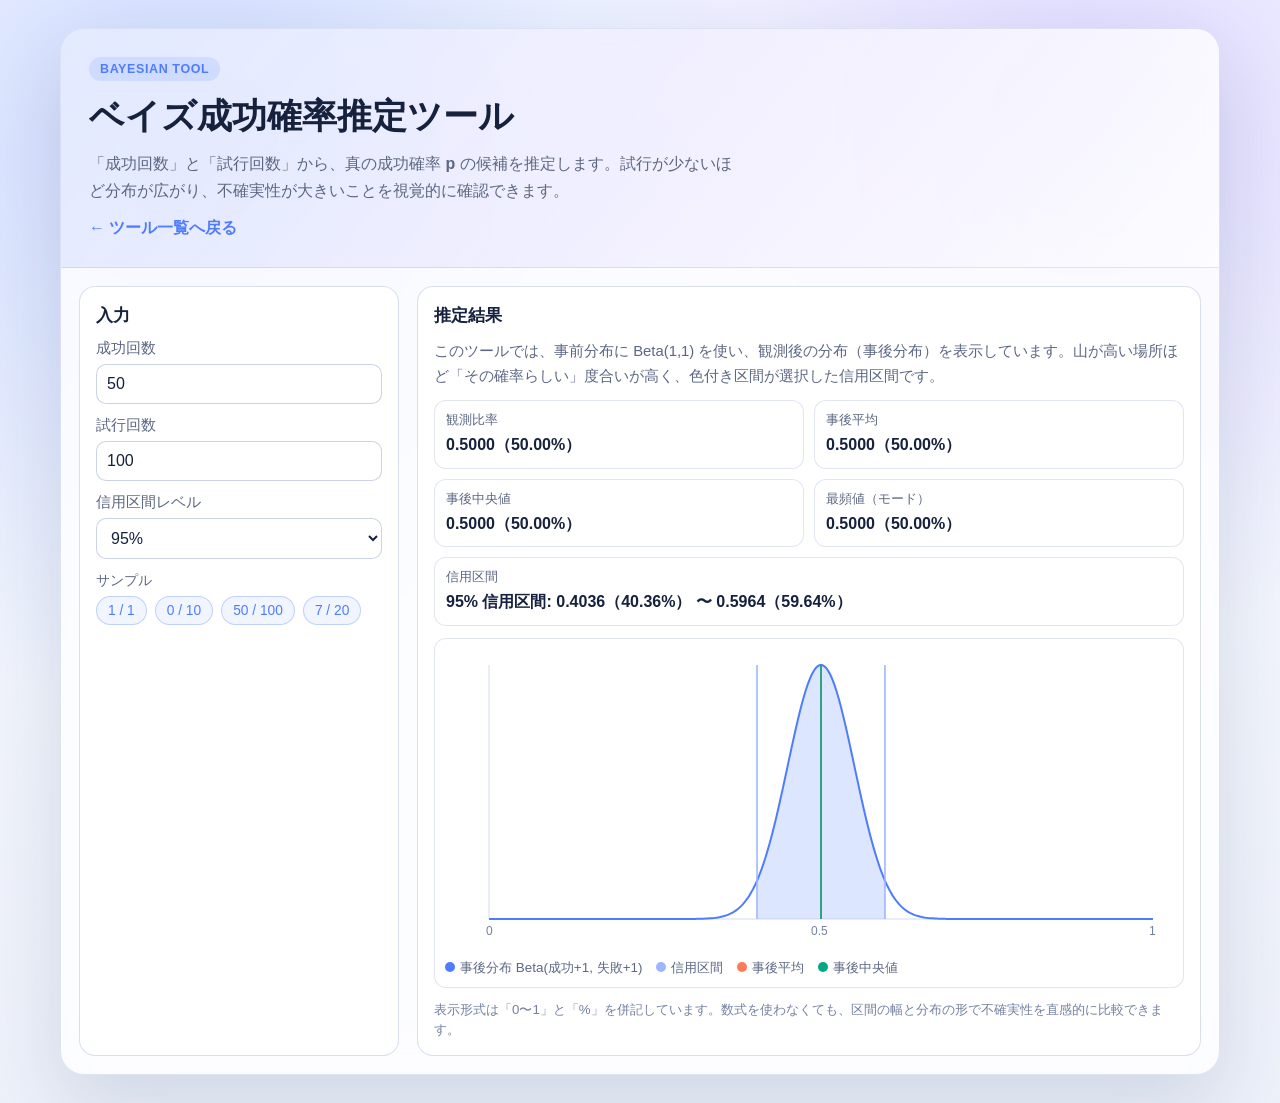
==== bayes_success_estimator.html @ 62a6c123 "Add Bayesian success probability estimator static page" ====
<!DOCTYPE html>
<html lang="ja">
<head>
  <meta charset="UTF-8">
  <meta name="viewport" content="width=device-width, initial-scale=1.0">
  <title>ベイズ成功確率推定ツール | Hoyados Web Tools</title>
  <style>
    :root {
      color-scheme: light;
      --bg: #f5f7fb;
      --panel: rgba(255, 255, 255, 0.8);
      --panel-strong: #ffffff;
      --text: #16223d;
      --muted: #5c6783;
      --accent: #4f7cff;
      --accent-2: #7b5cff;
      --outline: rgba(103, 124, 184, 0.2);
      --shadow: 0 30px 80px rgba(29, 48, 94, 0.14);
      --error: #c0392b;
    }

    * { box-sizing: border-box; }

    body {
      margin: 0;
      min-height: 100vh;
      font-family: "Inter", "Segoe UI", "Noto Sans JP", sans-serif;
      color: var(--text);
      background:
        radial-gradient(circle at 15% 12%, rgba(79, 124, 255, 0.24), transparent 40%),
        radial-gradient(circle at 85% 10%, rgba(123, 92, 255, 0.2), transparent 36%),
        linear-gradient(180deg, #f8faff 0%, #edf1fa 100%);
      padding: 28px 14px;
    }

    .shell {
      width: min(1160px, 100%);
      margin: 0 auto;
      border-radius: 24px;
      border: 1px solid var(--outline);
      background: var(--panel);
      box-shadow: var(--shadow);
      backdrop-filter: blur(16px);
      overflow: hidden;
    }

    .hero {
      padding: 28px;
      background: linear-gradient(130deg, rgba(79, 124, 255, 0.12), rgba(123, 92, 255, 0.08), rgba(255, 255, 255, 0.45));
      border-bottom: 1px solid rgba(103, 124, 184, 0.16);
    }

    .meta {
      display: inline-block;
      padding: 5px 11px;
      border-radius: 999px;
      font-size: 0.78rem;
      color: var(--accent);
      background: rgba(79, 124, 255, 0.14);
      font-weight: 700;
      letter-spacing: 0.05em;
      text-transform: uppercase;
      margin-bottom: 12px;
    }

    h1 {
      margin: 0;
      font-size: clamp(1.55rem, 3.2vw, 2.2rem);
    }

    .lead {
      margin: 10px 0 0;
      color: var(--muted);
      line-height: 1.7;
      max-width: 74ch;
    }

    .back-link {
      display: inline-block;
      margin-top: 14px;
      color: var(--accent);
      text-decoration: none;
      font-weight: 600;
    }

    .layout {
      display: grid;
      grid-template-columns: 320px 1fr;
      gap: 18px;
      padding: 18px;
    }

    .panel {
      background: var(--panel-strong);
      border: 1px solid rgba(108, 129, 189, 0.25);
      border-radius: 16px;
      padding: 16px;
    }

    .panel h2 {
      margin: 0 0 12px;
      font-size: 1.08rem;
    }

    .form-grid {
      display: grid;
      gap: 12px;
    }

    label {
      display: grid;
      gap: 6px;
      font-size: 0.92rem;
      color: var(--muted);
    }

    input, select {
      width: 100%;
      border: 1px solid rgba(108, 129, 189, 0.35);
      border-radius: 10px;
      padding: 10px;
      font-size: 1rem;
      color: var(--text);
      background: #fff;
    }

    .sample-buttons {
      display: flex;
      flex-wrap: wrap;
      gap: 8px;
      margin-top: 6px;
    }

    .sample-buttons button {
      border: 1px solid rgba(79, 124, 255, 0.3);
      background: rgba(79, 124, 255, 0.08);
      color: var(--accent);
      border-radius: 999px;
      padding: 6px 11px;
      font-size: 0.86rem;
      cursor: pointer;
    }

    .sample-buttons button:hover {
      background: rgba(79, 124, 255, 0.16);
    }

    .error {
      margin-top: 10px;
      padding: 10px;
      border-radius: 10px;
      font-size: 0.9rem;
      color: var(--error);
      background: rgba(192, 57, 43, 0.08);
      border: 1px solid rgba(192, 57, 43, 0.18);
      display: none;
    }

    .explain {
      margin: 0 0 12px;
      color: var(--muted);
      font-size: 0.93rem;
      line-height: 1.65;
    }

    .metric-grid {
      display: grid;
      grid-template-columns: repeat(2, minmax(0, 1fr));
      gap: 10px;
      margin-bottom: 12px;
    }

    .metric {
      border: 1px solid rgba(108, 129, 189, 0.2);
      border-radius: 12px;
      padding: 11px;
      background: #fff;
    }

    .metric-title {
      color: var(--muted);
      font-size: 0.8rem;
      margin-bottom: 5px;
    }

    .metric-value {
      font-weight: 700;
      font-size: 1rem;
      line-height: 1.4;
    }

    .chart-wrap {
      border: 1px solid rgba(108, 129, 189, 0.2);
      border-radius: 12px;
      padding: 10px;
      background: #fff;
    }

    canvas {
      width: 100%;
      height: 300px;
      display: block;
    }

    .legend {
      margin-top: 10px;
      display: flex;
      flex-wrap: wrap;
      gap: 8px 14px;
      font-size: 0.84rem;
      color: var(--muted);
    }

    .dot {
      display: inline-block;
      width: 10px;
      height: 10px;
      border-radius: 50%;
      margin-right: 5px;
    }

    .footer-note {
      margin-top: 12px;
      color: #7380a0;
      font-size: 0.83rem;
      line-height: 1.5;
    }

    @media (max-width: 930px) {
      .layout { grid-template-columns: 1fr; }
      .metric-grid { grid-template-columns: 1fr; }
      canvas { height: 240px; }
    }
  </style>
</head>
<body>
  <div class="shell">
    <header class="hero">
      <div class="meta">Bayesian Tool</div>
      <h1>ベイズ成功確率推定ツール</h1>
      <p class="lead">「成功回数」と「試行回数」から、真の成功確率 <strong>p</strong> の候補を推定します。試行が少ないほど分布が広がり、不確実性が大きいことを視覚的に確認できます。</p>
      <a class="back-link" href="index.html">← ツール一覧へ戻る</a>
    </header>

    <main class="layout">
      <section class="panel">
        <h2>入力</h2>
        <div class="form-grid">
          <label>
            成功回数
            <input id="successes" type="number" min="0" step="1" value="50" inputmode="numeric">
          </label>
          <label>
            試行回数
            <input id="trials" type="number" min="1" step="1" value="100" inputmode="numeric">
          </label>
          <label>
            信用区間レベル
            <select id="credibility">
              <option value="0.90">90%</option>
              <option value="0.95" selected>95%</option>
              <option value="0.99">99%</option>
            </select>
          </label>
          <div>
            <div style="font-size:0.9rem;color:var(--muted);margin-bottom:6px;">サンプル</div>
            <div class="sample-buttons">
              <button type="button" data-s="1" data-t="1">1 / 1</button>
              <button type="button" data-s="0" data-t="10">0 / 10</button>
              <button type="button" data-s="50" data-t="100">50 / 100</button>
              <button type="button" data-s="7" data-t="20">7 / 20</button>
            </div>
          </div>
        </div>
        <div id="error" class="error" role="alert"></div>
      </section>

      <section class="panel">
        <h2>推定結果</h2>
        <p class="explain">このツールでは、事前分布に Beta(1,1) を使い、観測後の分布（事後分布）を表示しています。山が高い場所ほど「その確率らしい」度合いが高く、色付き区間が選択した信用区間です。</p>

        <div class="metric-grid">
          <div class="metric"><div class="metric-title">観測比率</div><div class="metric-value" id="observed"></div></div>
          <div class="metric"><div class="metric-title">事後平均</div><div class="metric-value" id="mean"></div></div>
          <div class="metric"><div class="metric-title">事後中央値</div><div class="metric-value" id="median"></div></div>
          <div class="metric"><div class="metric-title">最頻値（モード）</div><div class="metric-value" id="mode"></div></div>
          <div class="metric" style="grid-column: 1 / -1;"><div class="metric-title">信用区間</div><div class="metric-value" id="interval"></div></div>
        </div>

        <div class="chart-wrap">
          <canvas id="posteriorChart" aria-label="事後分布グラフ"></canvas>
          <div class="legend">
            <span><span class="dot" style="background:#4f7cff"></span>事後分布 Beta(成功+1, 失敗+1)</span>
            <span><span class="dot" style="background:#9db6ff"></span>信用区間</span>
            <span><span class="dot" style="background:#ff7a59"></span>事後平均</span>
            <span><span class="dot" style="background:#00a884"></span>事後中央値</span>
          </div>
        </div>

        <div class="footer-note">表示形式は「0〜1」と「%」を併記しています。数式を使わなくても、区間の幅と分布の形で不確実性を直感的に比較できます。</div>
      </section>
    </main>
  </div>

  <script>
    // Beta関数関連: 依存を増やさないため、必要な数値計算を純粋なJavaScriptで実装。
    const LANCZOS_COEFFS = [
      676.5203681218851,
      -1259.1392167224028,
      771.32342877765313,
      -176.61502916214059,
      12.507343278686905,
      -0.13857109526572012,
      9.9843695780195716e-6,
      1.5056327351493116e-7
    ];

    function logGamma(z) {
      if (z < 0.5) {
        return Math.log(Math.PI) - Math.log(Math.sin(Math.PI * z)) - logGamma(1 - z);
      }
      z -= 1;
      let x = 0.99999999999980993;
      for (let i = 0; i < LANCZOS_COEFFS.length; i++) {
        x += LANCZOS_COEFFS[i] / (z + i + 1);
      }
      const t = z + LANCZOS_COEFFS.length - 0.5;
      return 0.5 * Math.log(2 * Math.PI) + (z + 0.5) * Math.log(t) - t + Math.log(x);
    }

    function logBeta(a, b) {
      return logGamma(a) + logGamma(b) - logGamma(a + b);
    }

    function betaPdf(x, a, b) {
      if (x <= 0 || x >= 1) return 0;
      return Math.exp((a - 1) * Math.log(x) + (b - 1) * Math.log(1 - x) - logBeta(a, b));
    }

    function betacf(a, b, x) {
      const MAX_ITER = 200;
      const EPS = 3e-12;
      const FPMIN = 1e-30;

      let qab = a + b;
      let qap = a + 1;
      let qam = a - 1;
      let c = 1;
      let d = 1 - (qab * x) / qap;
      if (Math.abs(d) < FPMIN) d = FPMIN;
      d = 1 / d;
      let h = d;

      for (let m = 1; m <= MAX_ITER; m++) {
        const m2 = 2 * m;
        let aa = (m * (b - m) * x) / ((qam + m2) * (a + m2));
        d = 1 + aa * d;
        if (Math.abs(d) < FPMIN) d = FPMIN;
        c = 1 + aa / c;
        if (Math.abs(c) < FPMIN) c = FPMIN;
        d = 1 / d;
        h *= d * c;

        aa = (-(a + m) * (qab + m) * x) / ((a + m2) * (qap + m2));
        d = 1 + aa * d;
        if (Math.abs(d) < FPMIN) d = FPMIN;
        c = 1 + aa / c;
        if (Math.abs(c) < FPMIN) c = FPMIN;
        d = 1 / d;
        const del = d * c;
        h *= del;

        if (Math.abs(del - 1) < EPS) break;
      }
      return h;
    }

    function betaCdf(x, a, b) {
      if (x <= 0) return 0;
      if (x >= 1) return 1;

      const bt = Math.exp(
        logGamma(a + b) - logGamma(a) - logGamma(b) +
        a * Math.log(x) + b * Math.log(1 - x)
      );

      if (x < (a + 1) / (a + b + 2)) {
        return (bt * betacf(a, b, x)) / a;
      }
      return 1 - (bt * betacf(b, a, 1 - x)) / b;
    }

    function betaQuantile(p, a, b) {
      if (p <= 0) return 0;
      if (p >= 1) return 1;

      let lo = 0;
      let hi = 1;
      for (let i = 0; i < 70; i++) {
        const mid = (lo + hi) / 2;
        const c = betaCdf(mid, a, b);
        if (c < p) {
          lo = mid;
        } else {
          hi = mid;
        }
      }
      return (lo + hi) / 2;
    }

    function formatPair(value) {
      return `${value.toFixed(4)}（${(value * 100).toFixed(2)}%）`;
    }

    function validate(successes, trials) {
      if (!Number.isInteger(trials) || trials <= 0) {
        return "試行回数は 0 より大きい整数で入力してください。";
      }
      if (!Number.isInteger(successes) || successes < 0) {
        return "成功回数は 0 以上の整数で入力してください。";
      }
      if (successes > trials) {
        return "成功回数は試行回数以下にしてください。";
      }
      return "";
    }

    function drawPosterior(canvas, a, b, lower, upper, mean, median) {
      const dpr = window.devicePixelRatio || 1;
      const cssWidth = canvas.clientWidth;
      const cssHeight = canvas.clientHeight;
      canvas.width = Math.floor(cssWidth * dpr);
      canvas.height = Math.floor(cssHeight * dpr);

      const ctx = canvas.getContext("2d");
      ctx.scale(dpr, dpr);
      ctx.clearRect(0, 0, cssWidth, cssHeight);

      const padding = { left: 44, right: 20, top: 16, bottom: 30 };
      const w = cssWidth - padding.left - padding.right;
      const h = cssHeight - padding.top - padding.bottom;

      const n = 320;
      const xs = new Array(n);
      const ys = new Array(n);
      let maxY = 0;

      for (let i = 0; i < n; i++) {
        const x = i / (n - 1);
        const y = betaPdf(Math.min(Math.max(x, 1e-6), 1 - 1e-6), a, b);
        xs[i] = x;
        ys[i] = y;
        if (Number.isFinite(y)) maxY = Math.max(maxY, y);
      }

      if (maxY <= 0 || !Number.isFinite(maxY)) maxY = 1;

      const xToPx = (x) => padding.left + x * w;
      const yToPx = (y) => padding.top + h - (y / maxY) * h;

      ctx.strokeStyle = "#d2dbee";
      ctx.lineWidth = 1;
      ctx.beginPath();
      ctx.moveTo(padding.left, padding.top + h);
      ctx.lineTo(padding.left + w, padding.top + h);
      ctx.moveTo(padding.left, padding.top);
      ctx.lineTo(padding.left, padding.top + h);
      ctx.stroke();

      ctx.fillStyle = "rgba(157, 182, 255, 0.34)";
      ctx.beginPath();
      let started = false;
      for (let i = 0; i < n; i++) {
        const x = xs[i];
        if (x < lower || x > upper) continue;
        const px = xToPx(x);
        const py = yToPx(ys[i]);
        if (!started) {
          ctx.moveTo(px, yToPx(0));
          ctx.lineTo(px, py);
          started = true;
        } else {
          ctx.lineTo(px, py);
        }
      }
      if (started) {
        ctx.lineTo(xToPx(upper), yToPx(0));
        ctx.closePath();
        ctx.fill();
      }

      ctx.strokeStyle = "#4f7cff";
      ctx.lineWidth = 2;
      ctx.beginPath();
      for (let i = 0; i < n; i++) {
        const px = xToPx(xs[i]);
        const py = yToPx(ys[i]);
        if (i === 0) ctx.moveTo(px, py);
        else ctx.lineTo(px, py);
      }
      ctx.stroke();

      function drawVLine(x, color) {
        const px = xToPx(x);
        ctx.strokeStyle = color;
        ctx.lineWidth = 1.6;
        ctx.beginPath();
        ctx.moveTo(px, yToPx(0));
        ctx.lineTo(px, padding.top);
        ctx.stroke();
      }

      drawVLine(mean, "#ff7a59");
      drawVLine(median, "#00a884");
      drawVLine(lower, "#9db6ff");
      drawVLine(upper, "#9db6ff");

      ctx.fillStyle = "#7281a2";
      ctx.font = "12px sans-serif";
      ctx.fillText("0", xToPx(0) - 3, yToPx(0) + 16);
      ctx.fillText("0.5", xToPx(0.5) - 10, yToPx(0) + 16);
      ctx.fillText("1", xToPx(1) - 4, yToPx(0) + 16);
    }

    function recalculate() {
      const successes = Number(document.getElementById("successes").value);
      const trials = Number(document.getElementById("trials").value);
      const credibility = Number(document.getElementById("credibility").value);
      const errorBox = document.getElementById("error");

      const error = validate(successes, trials);
      if (error) {
        errorBox.textContent = error;
        errorBox.style.display = "block";
        return;
      }

      errorBox.style.display = "none";

      const failures = trials - successes;
      const alpha = successes + 1;
      const beta = failures + 1;
      const observed = successes / trials;
      const mean = alpha / (alpha + beta);
      const median = betaQuantile(0.5, alpha, beta);

      let modeText = "定義できません（端点側にピークが出る分布です）";
      if (alpha > 1 && beta > 1) {
        const mode = (alpha - 1) / (alpha + beta - 2);
        modeText = formatPair(mode);
      }

      const tail = (1 - credibility) / 2;
      const lower = betaQuantile(tail, alpha, beta);
      const upper = betaQuantile(1 - tail, alpha, beta);

      document.getElementById("observed").textContent = formatPair(observed);
      document.getElementById("mean").textContent = formatPair(mean);
      document.getElementById("median").textContent = formatPair(median);
      document.getElementById("mode").textContent = modeText;
      document.getElementById("interval").textContent = `${(credibility * 100).toFixed(0)}% 信用区間: ${formatPair(lower)} 〜 ${formatPair(upper)}`;

      drawPosterior(document.getElementById("posteriorChart"), alpha, beta, lower, upper, mean, median);
    }

    document.querySelectorAll("#successes, #trials, #credibility").forEach((el) => {
      el.addEventListener("input", recalculate);
      el.addEventListener("change", recalculate);
    });

    document.querySelectorAll(".sample-buttons button").forEach((button) => {
      button.addEventListener("click", () => {
        document.getElementById("successes").value = button.dataset.s;
        document.getElementById("trials").value = button.dataset.t;
        recalculate();
      });
    });

    window.addEventListener("resize", recalculate);
    recalculate();
  </script>
</body>
</html>
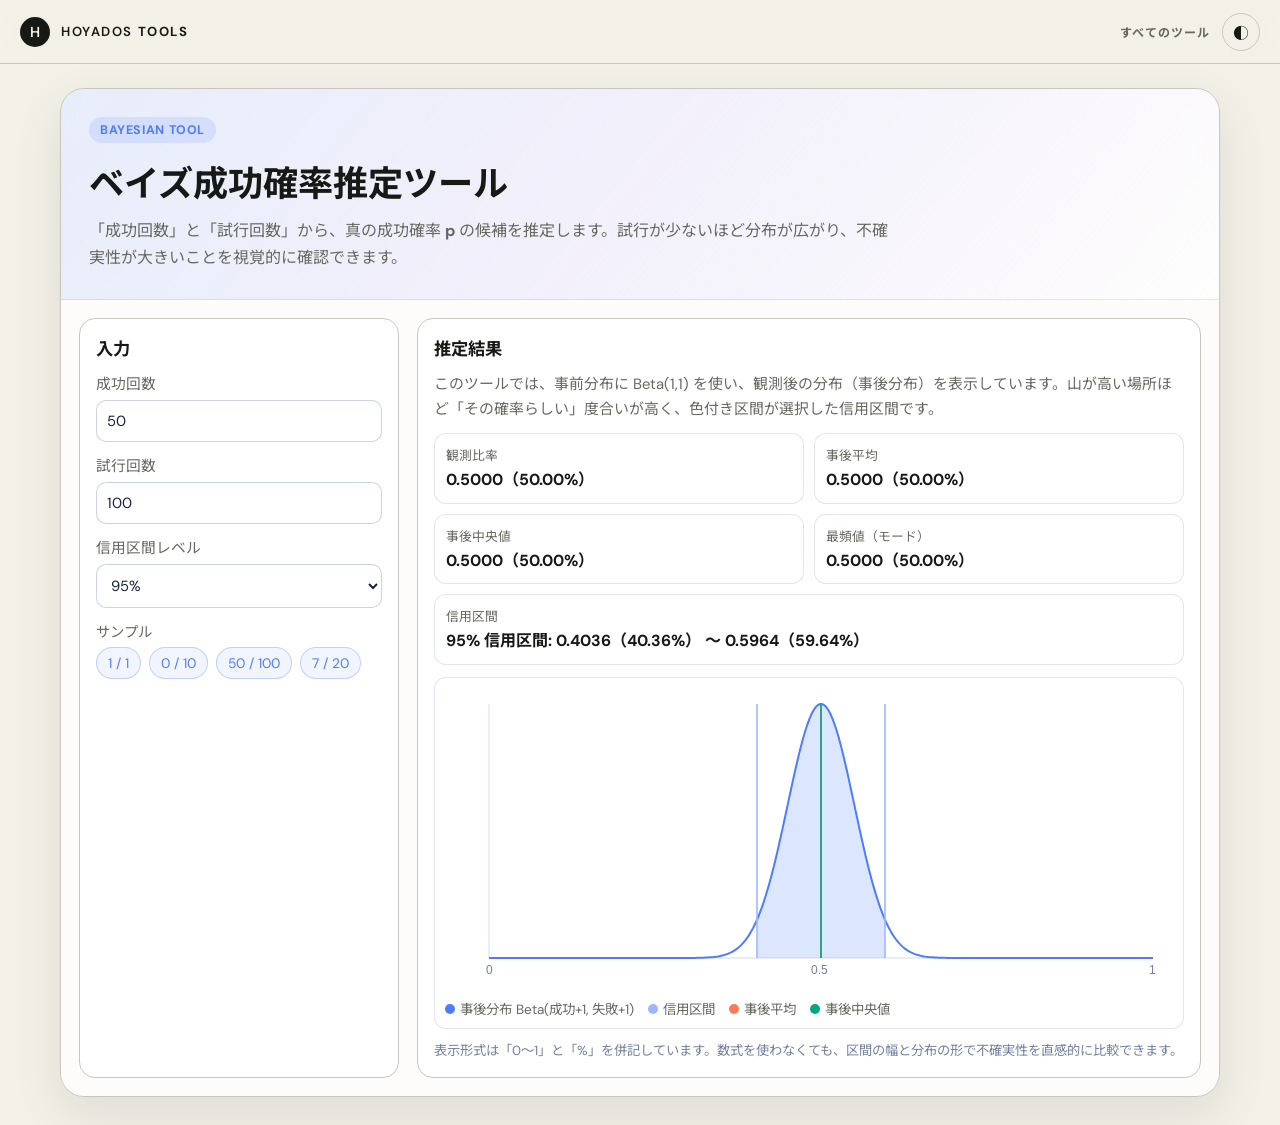
==== commit a977a422: "Redesign frontend with unified tool experience" ====
--- a/bayes_success_estimator.html
+++ b/bayes_success_estimator.html
@@ -232,6 +232,7 @@
       canvas { height: 240px; }
     }
   </style>
+    <link rel="stylesheet" href="site.css">
 </head>
 <body>
   <div class="shell">
@@ -579,5 +580,6 @@
     window.addEventListener("resize", recalculate);
     recalculate();
   </script>
+    <script src="site.js"></script>
 </body>
 </html>
--- a/site.css
+++ b/site.css
@@ -0,0 +1,13 @@
+@import url('https://fonts.googleapis.com/css2?family=DM+Sans:wght@400;500;600;700&family=Noto+Sans+JP:wght@400;500;600;700&display=swap');
+
+:root{color-scheme:light;--paper:#f3f0e8;--surface:#fcfaf4;--ink:#171915;--muted:#666960;--line:#c9c7bd;--acid:#d8ff3e;--orange:#ff6b35;--blue:#5574ff;--shadow:0 18px 50px rgba(23,25,21,.09);font-family:"DM Sans","Noto Sans JP",sans-serif}
+:root[data-theme="dark"]{color-scheme:dark;--paper:#171915;--surface:#22241f;--ink:#f5f2e9;--muted:#a9aca2;--line:#44473f;--shadow:0 18px 50px rgba(0,0,0,.25)}
+*{box-sizing:border-box}html{scroll-behavior:smooth}body{margin:0;color:var(--ink);background:var(--paper);font-family:inherit}button,input,select,textarea{font:inherit}.skip-link{position:fixed;left:1rem;top:-5rem;z-index:100;padding:.75rem 1rem;background:var(--ink);color:var(--paper)}.skip-link:focus{top:1rem}
+.site-header{width:min(1400px,calc(100% - 48px));height:76px;margin:auto;display:flex;align-items:center;justify-content:space-between;border-bottom:1px solid var(--line);position:relative;z-index:10}.brand{display:flex;align-items:center;gap:11px;color:var(--ink);text-decoration:none;font-size:.82rem;font-weight:600;letter-spacing:.12em}.brand b{font-weight:700}.brand-mark{display:grid;place-items:center;width:34px;height:34px;border-radius:50%;background:var(--ink);color:var(--paper);font-size:.9rem;letter-spacing:0}.header-actions{display:flex;align-items:center;gap:24px}.tool-count{font-size:.68rem;letter-spacing:.14em;color:var(--muted)}.theme-toggle{width:38px;height:38px;border:1px solid var(--line);border-radius:50%;background:transparent;color:var(--ink);cursor:pointer;transition:.2s}.theme-toggle:hover{background:var(--acid);color:#171915;border-color:var(--ink);transform:rotate(20deg)}
+.home-hero{min-height:630px;width:min(1400px,calc(100% - 48px));margin:auto;display:grid;grid-template-columns:1.2fr .8fr;align-items:center;border-bottom:1px solid var(--line);overflow:hidden}.eyebrow{display:flex;align-items:center;gap:10px;margin:0 0 24px;font-size:.68rem;font-weight:700;letter-spacing:.18em;color:var(--muted)}.eyebrow span{width:28px;border-top:2px solid var(--orange)}.home-hero h1{font-size:clamp(4rem,8vw,8rem);line-height:.88;letter-spacing:-.075em;margin:0;font-weight:600}.home-hero h1 em{font-style:normal;color:var(--orange)}.hero-lead{max-width:540px;margin:36px 0 32px;font-size:1rem;line-height:1.9;color:var(--muted)}.primary-link{display:inline-flex;align-items:center;gap:50px;padding:15px 19px 15px 23px;background:var(--ink);color:var(--paper);text-decoration:none;font-size:.82rem;font-weight:600}.primary-link span{display:grid;place-items:center;background:var(--acid);color:#171915;width:28px;height:28px}.hero-orbit{width:min(39vw,500px);aspect-ratio:1;position:relative;margin:auto;display:grid;place-items:center}.orbit-ring{position:absolute;border:1px solid var(--line);border-radius:50%}.ring-one{inset:5%}.ring-two{inset:22%;border-style:dashed;animation:spin 20s linear infinite}.orbit-core{display:grid;place-items:center;width:34%;aspect-ratio:1;border-radius:50%;background:var(--acid);color:#171915;font-size:5rem;font-weight:600;line-height:.8;box-shadow:0 0 0 18px var(--paper),0 0 0 19px var(--line)}.orbit-core small{font-size:.55rem;letter-spacing:.18em}.orbit-dot{position:absolute;display:grid;place-items:center;border-radius:50%;font-weight:700}.dot-one{width:68px;height:68px;background:var(--orange);color:white;top:8%;right:15%;font-size:1.7rem}.dot-two{width:52px;height:52px;background:var(--blue);color:white;bottom:12%;left:11%}.dot-three{width:44px;height:44px;background:var(--ink);color:var(--paper);top:29%;left:2%}@keyframes spin{to{transform:rotate(360deg)}}
+.tools-section{width:min(1400px,calc(100% - 48px));margin:auto;padding:120px 0}.section-heading{display:flex;align-items:end;justify-content:space-between;margin-bottom:48px}.section-heading h2{margin:0;font-size:clamp(2.6rem,5vw,5rem);letter-spacing:-.06em}.section-heading>p{max-width:390px;color:var(--muted);line-height:1.8;font-size:.9rem}.tool-grid{display:grid;grid-template-columns:repeat(3,1fr);border-top:1px solid var(--line);border-left:1px solid var(--line)}.tool-card{position:relative;min-height:330px;padding:28px;display:flex;flex-direction:column;justify-content:space-between;color:var(--ink);text-decoration:none;background:var(--surface);border-right:1px solid var(--line);border-bottom:1px solid var(--line);overflow:hidden;transition:transform .2s,box-shadow .2s;isolation:isolate}.tool-card:hover{z-index:2;transform:translateY(-7px);box-shadow:var(--shadow)}.tool-card:focus-visible{outline:3px solid var(--blue);outline-offset:-4px}.card-number{font-size:.62rem;letter-spacing:.16em;color:var(--muted)}.card-icon{position:absolute;right:24px;top:18px;font-size:4.3rem;line-height:1;color:var(--line);font-weight:500;transition:.25s}.tool-card:hover .card-icon{transform:rotate(-8deg) scale(1.08);color:var(--orange)}.tool-card h3{font-size:1.55rem;line-height:1.2;margin:0 0 14px;letter-spacing:-.035em}.tool-card p{color:var(--muted);font-size:.86rem;line-height:1.75;margin:0;max-width:31ch}.card-arrow{position:absolute;right:27px;bottom:27px;font-size:1.4rem}.tool-card.featured{grid-column:span 2;background:var(--acid);color:#171915}.tool-card.featured p,.tool-card.featured .card-number{color:#484d35}.tool-card.featured .card-icon{color:rgba(23,25,21,.18);font-size:7rem}.tool-card.warm{background:#ffddd0}.tool-card.dark{background:#20231e;color:#f5f2e9}.tool-card.dark p,.tool-card.dark .card-number{color:#aeb1a7}.site-footer{width:min(1400px,calc(100% - 48px));margin:auto;padding:30px 0 48px;border-top:1px solid var(--line);display:flex;justify-content:space-between;font-size:.7rem;letter-spacing:.12em;color:var(--muted)}.site-footer p{margin:0}
+/* Tool pages: shared visual foundation layered over their self-contained styles. */
+body:not(.home-page){background:var(--paper)!important;color:var(--ink)!important;padding-top:88px!important}.tool-nav{position:fixed;inset:0 0 auto;z-index:50;height:64px;padding:0 max(20px,calc((100vw - 1400px)/2));display:flex;align-items:center;justify-content:space-between;background:color-mix(in srgb,var(--paper) 88%,transparent);border-bottom:1px solid var(--line);backdrop-filter:blur(16px)}.tool-nav .brand-mark{width:30px;height:30px}.tool-nav-right{display:flex;gap:12px;align-items:center}.all-tools-link{color:var(--muted);text-decoration:none;font-size:.75rem;font-weight:700;letter-spacing:.08em}.all-tools-link:hover{color:var(--ink)}body:not(.home-page) .back-link{display:none!important}body:not(.home-page) .container,body:not(.home-page) .shell,body:not(.home-page)>header,body:not(.home-page)>main{border-color:var(--line)!important;box-shadow:var(--shadow)!important}body:not(.home-page) .panel,body:not(.home-page) .card,body:not(.home-page) .section,body:not(.home-page) .controls,body:not(.home-page) .actions,body:not(.home-page) .algorithms,body:not(.home-page) .legend,body:not(.home-page) .info-card,body:not(.home-page) .summary-card,body:not(.home-page) .array-card{border-color:var(--line)!important}body:not(.home-page) button{transition:transform .15s,filter .15s}body:not(.home-page) button:hover:not(:disabled){transform:translateY(-2px)}
+@media(max-width:900px){.home-hero{grid-template-columns:1fr;min-height:auto;padding:100px 0}.hero-orbit{display:none}.tool-grid{grid-template-columns:repeat(2,1fr)}.tool-card.featured{grid-column:span 2}.section-heading{align-items:start;gap:30px;flex-direction:column}.tools-section{padding:80px 0}.home-hero h1{font-size:clamp(4rem,14vw,7rem)}}
+@media(max-width:600px){.site-header,.home-hero,.tools-section,.site-footer{width:min(100% - 28px,1400px)}.site-header{height:64px}.tool-count{display:none}.home-hero{padding:70px 0}.home-hero h1{font-size:clamp(3.6rem,18vw,5rem)}.hero-lead{font-size:.9rem}.tool-grid{grid-template-columns:1fr}.tool-card,.tool-card.featured{grid-column:auto;min-height:280px}.tools-section{padding:64px 0}.section-heading>p{margin:0}.site-footer{gap:20px;flex-wrap:wrap}.site-footer p{order:3;width:100%}body:not(.home-page){padding-top:74px!important}.all-tools-link{display:none}}
+@media(prefers-reduced-motion:reduce){html{scroll-behavior:auto}.ring-two{animation:none}*{transition:none!important}}
